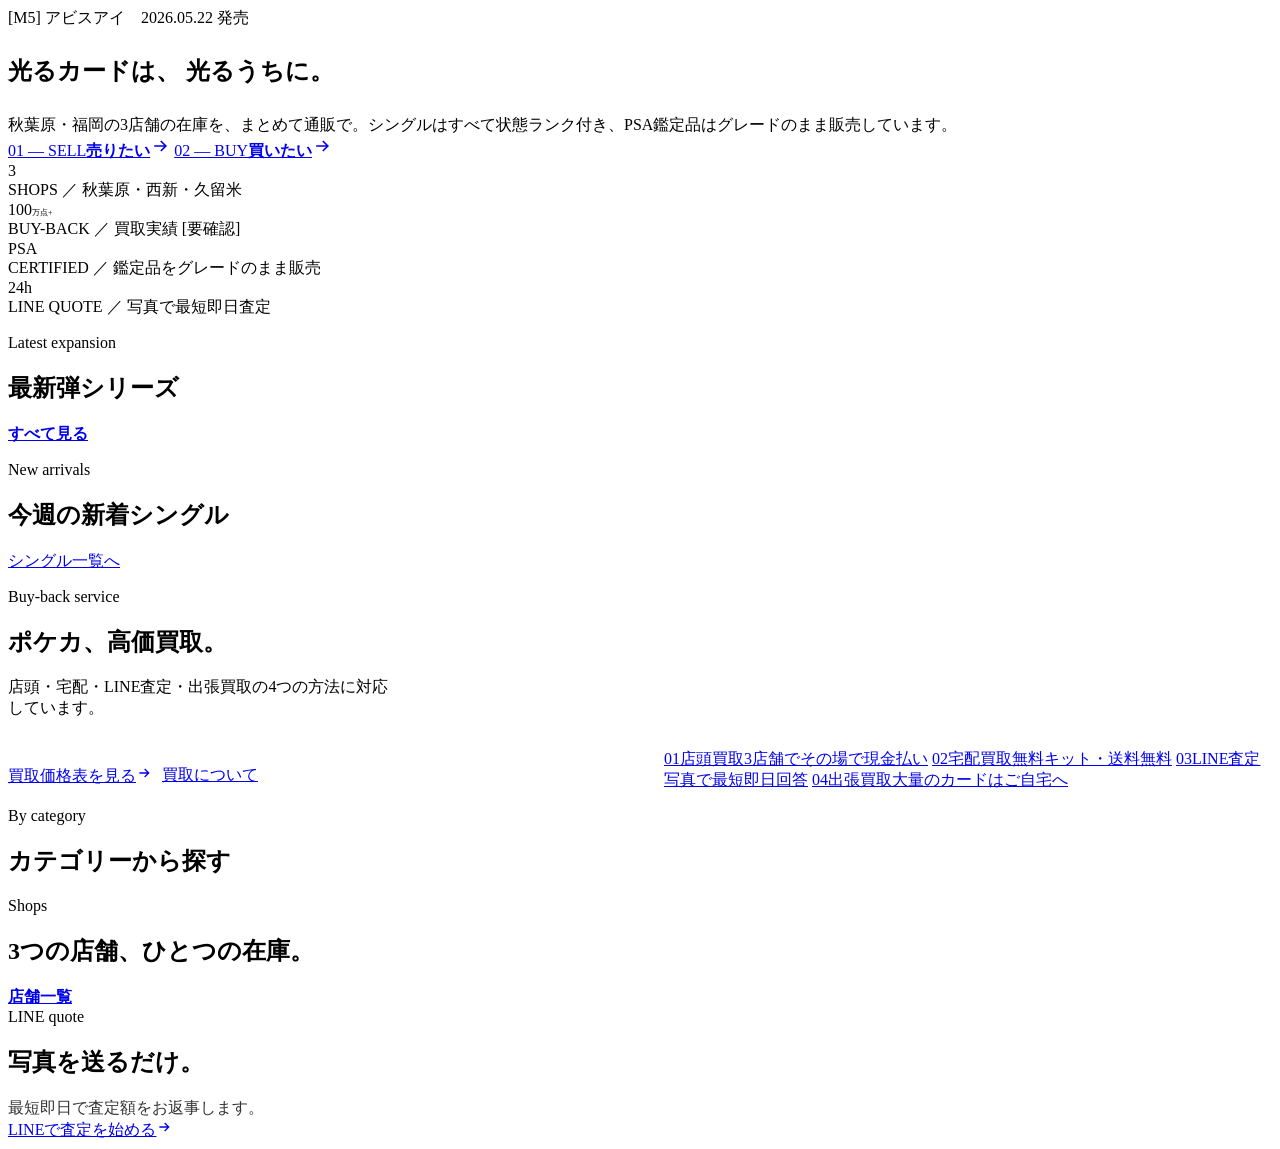
==== index.html @ 238d363f "Add files via upload" ====
<!doctype html>
<html lang="ja">
<head>
<meta charset="utf-8">
<meta name="viewport" content="width=device-width, initial-scale=1, viewport-fit=cover">
<title>TCG GATE JAPAN｜秋葉原・福岡のポケモンカード専門店</title>
<meta name="description" content="秋葉原本店・福岡西新店・久留米店のポケモンカード専門店。シングル・PSA鑑定品の通販と、店頭・宅配・LINE・出張買取。">
<meta property="og:title" content="TCG GATE JAPAN｜秋葉原・福岡のポケモンカード専門店">
<meta property="og:description" content="秋葉原本店・福岡西新店・久留米店のポケモンカード専門店。シングル・PSA鑑定品の通販と、店頭・宅配・LINE・出張買取。">
<meta property="og:type" content="website">
<meta name="theme-color" content="#0E0E10">
<link rel="icon" href="data:image/svg+xml,%3Csvg xmlns='http://www.w3.org/2000/svg' viewBox='0 0 32 32'%3E%3Crect x='4' y='5' width='15' height='21' rx='3' fill='%23fff' stroke='%230E0E10' stroke-width='2' transform='rotate(-10 11 15)'/%3E%3Crect x='13' y='6' width='15' height='21' rx='3' fill='%230E0E10' transform='rotate(9 20 16)'/%3E%3C/svg%3E">
<link rel="preconnect" href="https://fonts.googleapis.com">
<link rel="preconnect" href="https://fonts.gstatic.com" crossorigin>
<link href="https://fonts.googleapis.com/css2?family=Unbounded:wght@300;500;900&family=Zen+Kaku+Gothic+New:wght@400;500;700;900&display=swap" rel="stylesheet">
<link rel="stylesheet" href="assets/style.css">
</head>
<body data-page="top">

<main id="main">
<section class="hero">
<div class="wrap hero-grid">
<div>
<p class="eyebrow" style="margin:0 0 26px"><span data-en="[M5] Abyss Eye — out 2026.05.22">[M5] アビスアイ　2026.05.22 発売</span></p>
<h1 class="display d-xl">
<span class="rise"><span data-en="Shiny cards,">光るカードは、</span></span>
<span class="rise d2"><span class="sheen" data-en="while they shine.">光るうちに。</span></span>
</h1>
<p class="lead rise d3" style="margin:28px 0 0"><span data-en="Stock from our three shops in Akihabara and Fukuoka, in one online store. Every single is condition-ranked; PSA cards are sold at their official grade.">秋葉原・福岡の3店舗の在庫を、まとめて通販で。シングルはすべて状態ランク付き、PSA鑑定品はグレードのまま販売しています。</span></p>
<div class="hero-cta rise d4"><span>
<a href="sell.html"><span class="en">01 — SELL</span><b><span data-en="Sell">売りたい</span><svg width="20" height="20" viewBox="0 0 24 24" fill="none" stroke="currentColor" stroke-width="2" aria-hidden="true"><path d="M5 12h14M13 6l6 6-6 6"/></svg></b></a>
</span><span>
<a class="primary" href="buy.html"><span class="en">02 — BUY</span><b><span data-en="Buy">買いたい</span><svg width="20" height="20" viewBox="0 0 24 24" fill="none" stroke="currentColor" stroke-width="2" aria-hidden="true"><path d="M5 12h14M13 6l6 6-6 6"/></svg></b></a>
</span></div>
</div>
<div class="fan" id="fan" aria-label="注目のカード"></div>
</div>
</section>

<div class="wrap" data-reveal>
<div class="stats">
<div><div class="v"><span data-count="3">3</span></div><div class="k">SHOPS ／ 秋葉原・西新・久留米</div></div>
<div><div class="v"><span data-count="100">100</span><span style="font-size:.5em">万点+</span></div><div class="k">BUY-BACK ／ 買取実績 [要確認]</div></div>
<div><div class="v">PSA</div><div class="k">CERTIFIED ／ 鑑定品をグレードのまま販売</div></div>
<div><div class="v">24h</div><div class="k">LINE QUOTE ／ 写真で最短即日査定</div></div>
</div>
</div>

<section class="sec tight" style="padding-bottom:0">
<div class="wrap sec-hd" data-reveal>
<div><p class="eyebrow">Latest expansion</p><h2 class="display d-m" data-en="Shop by set">最新弾シリーズ</h2></div>
<a class="link" style="font-weight:700" href="buy.html" data-en="View all">すべて見る</a>
</div>
<div class="sets marq-host"><div class="marq" id="sets"></div></div>
</section>

<section class="sec">
<div class="wrap">
<div class="sec-hd" data-reveal>
<div><p class="eyebrow">New arrivals</p><h2 class="display d-m" data-en="This week’s new singles">今週の新着シングル</h2></div>
<a class="btn ghost sm" href="buy.html"><span data-en="All singles">シングル一覧へ</span></a>
</div>
<div class="grid g4" id="new" data-reveal></div>
</div>
</section>

<section class="sec dark">
<div class="wrap">
<div class="sec-hd" data-reveal>
<div><p class="eyebrow">Buy-back service</p><h2 class="display d-l" data-en="We pay <span class='outline-w'>top</span> yen.">ポケカ、<span class="outline-w">高価</span>買取。</h2></div>
<p class="lead muted" style="margin:0;max-width:24em" data-en="In store, mail-in, LINE quote or home visit.">店頭・宅配・LINE査定・出張買取の4つの方法に対応しています。</p>
</div>
<div style="display:grid;grid-template-columns:repeat(auto-fit,minmax(300px,1fr));gap:48px" data-reveal>
<div>
<p class="eyebrow" style="margin:0 0 12px;color:#fff">Price up</p>
<ul class="plist" id="bb"></ul>
<div style="display:flex;flex-wrap:wrap;gap:10px;margin-top:28px"><a class="btn light" href="price.html"><span data-en="Full buylist">買取価格表を見る</span><svg class="arr" width="16" height="16" viewBox="0 0 24 24" fill="none" stroke="currentColor" stroke-width="2" aria-hidden="true"><path d="M5 12h14M13 6l6 6-6 6"/></svg></a><a class="btn ghost-w" href="sell.html" data-en="How to sell">買取について</a></div>
</div>
<div>
<p class="eyebrow" style="margin:0 0 12px;color:#fff">How to sell</p>
<div class="shop-mini" style="grid-template-columns:1fr 1fr">
<a href="shops.html"><span class="k">01</span><span class="j" data-en="In store">店頭買取</span><span class="s" data-en="Cash on the spot at 3 shops">3店舗でその場で現金払い</span></a>
<a href="contact.html?type=kit"><span class="k">02</span><span class="j" data-en="Mail-in">宅配買取</span><span class="s" data-en="Free kit, free shipping">無料キット・送料無料</span></a>
<a href="contact.html?type=line"><span class="k">03</span><span class="j" data-en="LINE quote">LINE査定</span><span class="s" data-en="Same-day quote from photos">写真で最短即日回答</span></a>
<a href="contact.html?type=visit"><span class="k">04</span><span class="j" data-en="Home visit">出張買取</span><span class="s" data-en="For large collections">大量のカードはご自宅へ</span></a>
</div>
</div>
</div>
</div>
</section>

<section class="sec" id="cats">
<div class="wrap">
<div class="sec-hd" data-reveal><div><p class="eyebrow">By category</p><h2 class="display d-m" data-en="Shop by category">カテゴリーから探す</h2></div></div>
<div class="cats" id="catgrid" data-reveal></div>
</div>
</section>

<section class="sec mist">
<div class="wrap">
<div class="sec-hd" data-reveal><div><p class="eyebrow">Shops</p><h2 class="display d-m" data-en="Three shops, one stock.">3つの店舗、ひとつの在庫。</h2></div><a class="link" style="font-weight:700" href="shops.html" data-en="All shops">店舗一覧</a></div>
<div class="shop-mini lt" id="shopmini" data-reveal></div>
</div>
</section>

<section class="sec">
<div class="wrap" data-reveal>
<div class="line-band">
<div><p class="eyebrow" style="margin:0 0 14px">LINE quote</p><h2 class="display d-m" data-en="Just send a photo.">写真を送るだけ。</h2><p style="margin:12px 0 0;opacity:.8" data-en="Same-day quote at the earliest.">最短即日で査定額をお返事します。</p></div>
<a class="btn line" href="contact.html?type=line"><span data-en="Start on LINE">LINEで査定を始める</span><svg class="arr" width="16" height="16" viewBox="0 0 24 24" fill="none" stroke="currentColor" stroke-width="2" aria-hidden="true"><path d="M5 12h14M13 6l6 6-6 6"/></svg></a>
</div>
</div>
</section>
</main>

<script src="assets/data.js"></script>
<script src="assets/app.js"></script>
<script>

(function(){
  function render(){
    var U=window.TCGUI, D=window.TCG, en=U.lang()==="en";
    var fan=[["p5","f1"],["p1","f2"],["p4","f3"]];
    U.$("#fan").innerHTML=fan.map(function(f){var p=U.byId[f[0]];return '<a class="'+f[1]+' foil-host" href="product.html?id='+p.id+'" aria-label="'+U.esc(p.name)+'">'+U.art(p)+'</a>';}).join("")+'<span class="hint">'+(en?"Hover to fan out":"カーソルを乗せると広がります")+'</span>';
    var sets=D.sets.map(function(s){return '<a href="buy.html?set='+s.code+'"><span class="code">'+s.code+'</span><span><span class="nm">'+(en?s.en:s.name)+'</span><br><span class="dt">'+(s.isNew?"NEW · ":"")+(s.date||"")+'</span></span></a>';}).join("");
    U.$("#sets").innerHTML=sets+sets;
    U.$("#new").innerHTML=["p1","p2","p4","p8"].map(function(id){return U.card(U.byId[id]);}).join("");
    U.$("#bb").innerHTML=D.buyback.map(function(b){return '<li><span class="art" style="--h:'+b.hue+'"></span><span class="nm"><span class="up">PRICE UP</span>'+U.esc(b.name)+'<small>'+b.num+'</small></span><span class="pr">'+U.yen(b.price)+'</span></li>';}).join("");
    U.$("#catgrid").innerHTML=D.cats.map(function(c){var n=D.products.filter(function(p){return p.cat===c.id;}).length;return '<a href="buy.html?cat='+c.id+'"><span class="k">'+c.k+'</span><span class="j"><span>'+(en?c.en:c.name)+'</span><span class="num" style="font-weight:500">'+n+'</span></span></a>';}).join("");
    U.$("#shopmini").innerHTML=D.shops.map(function(s){return '<a href="shops.html#'+s.id+'"><span class="k">'+s.k+'</span><span class="j">'+s.name+'</span><span class="s">'+s.hours+'（'+s.off+'）</span></a>';}).join("");
  }
  document.addEventListener("tcg:ready",render);
  document.addEventListener("tcg:lang",function(){ if(window.TCGUI) render(); });
})();

</script>
</body>
</html>
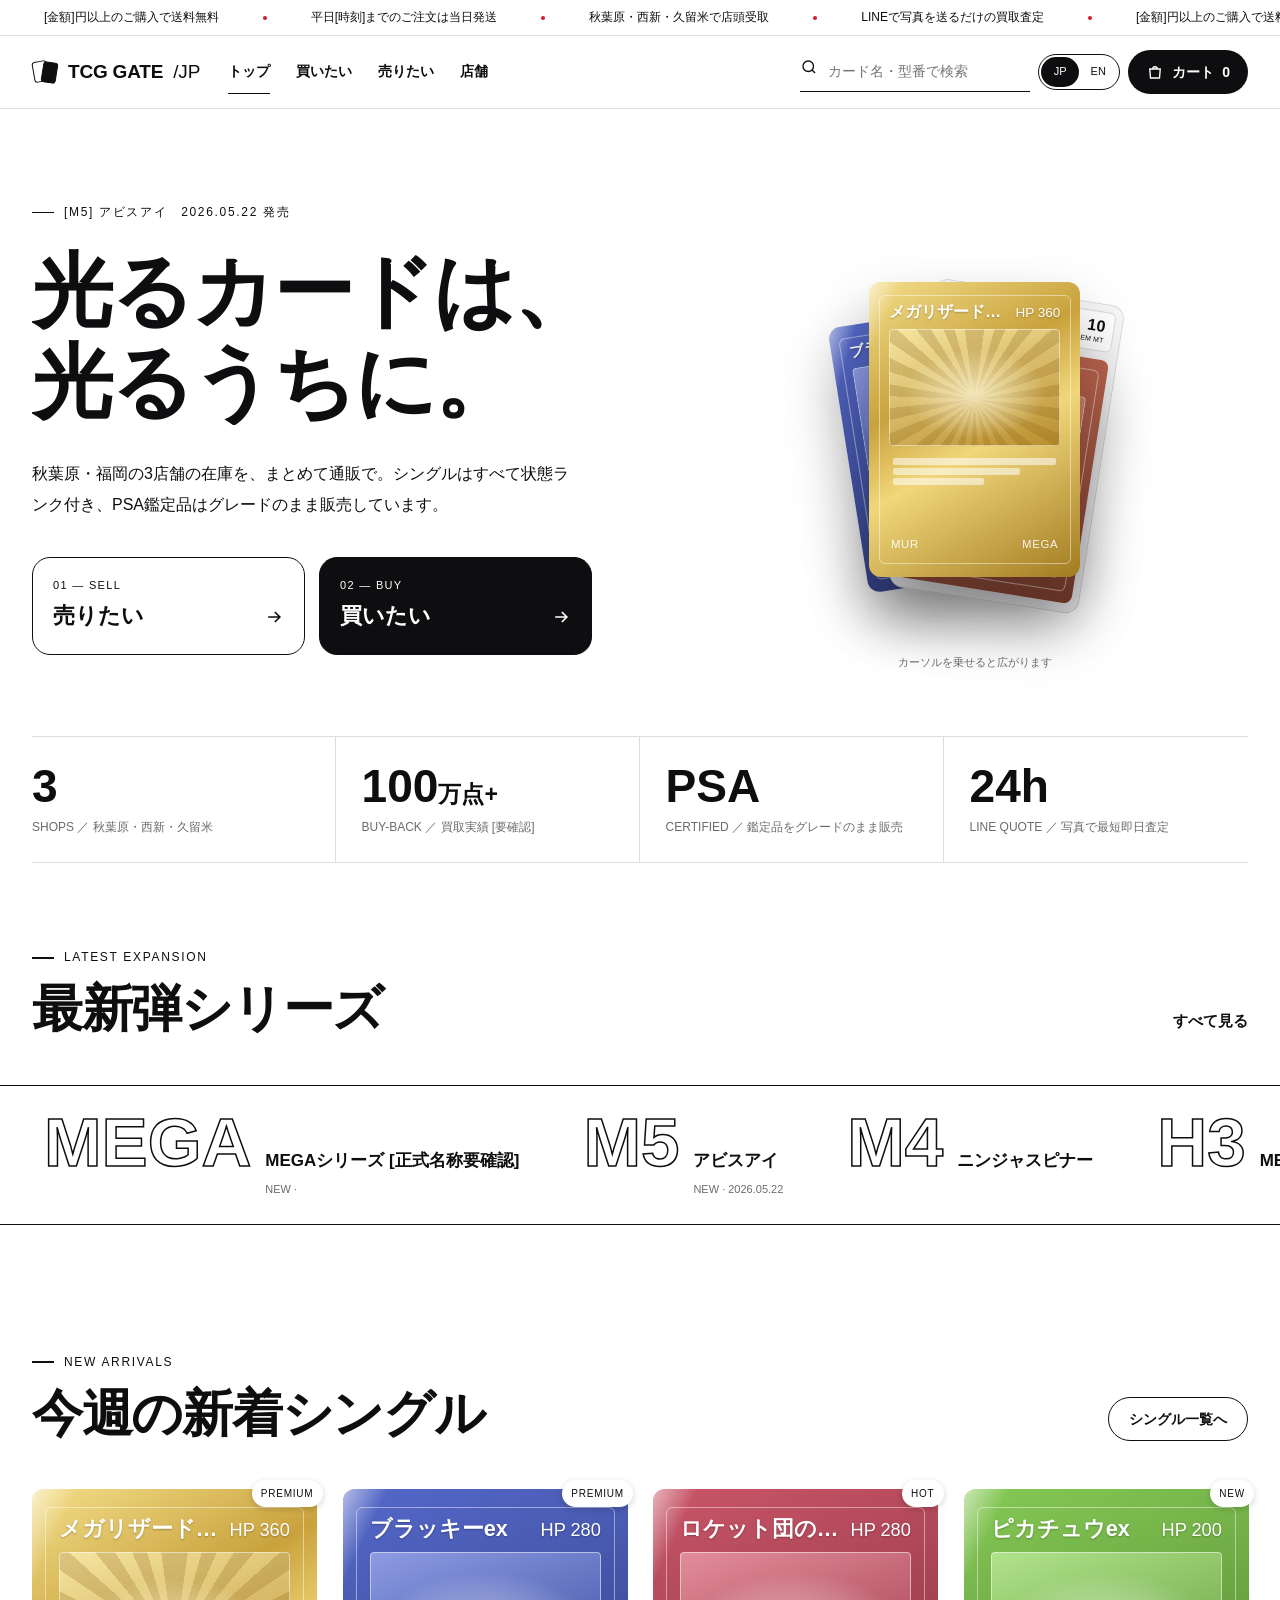
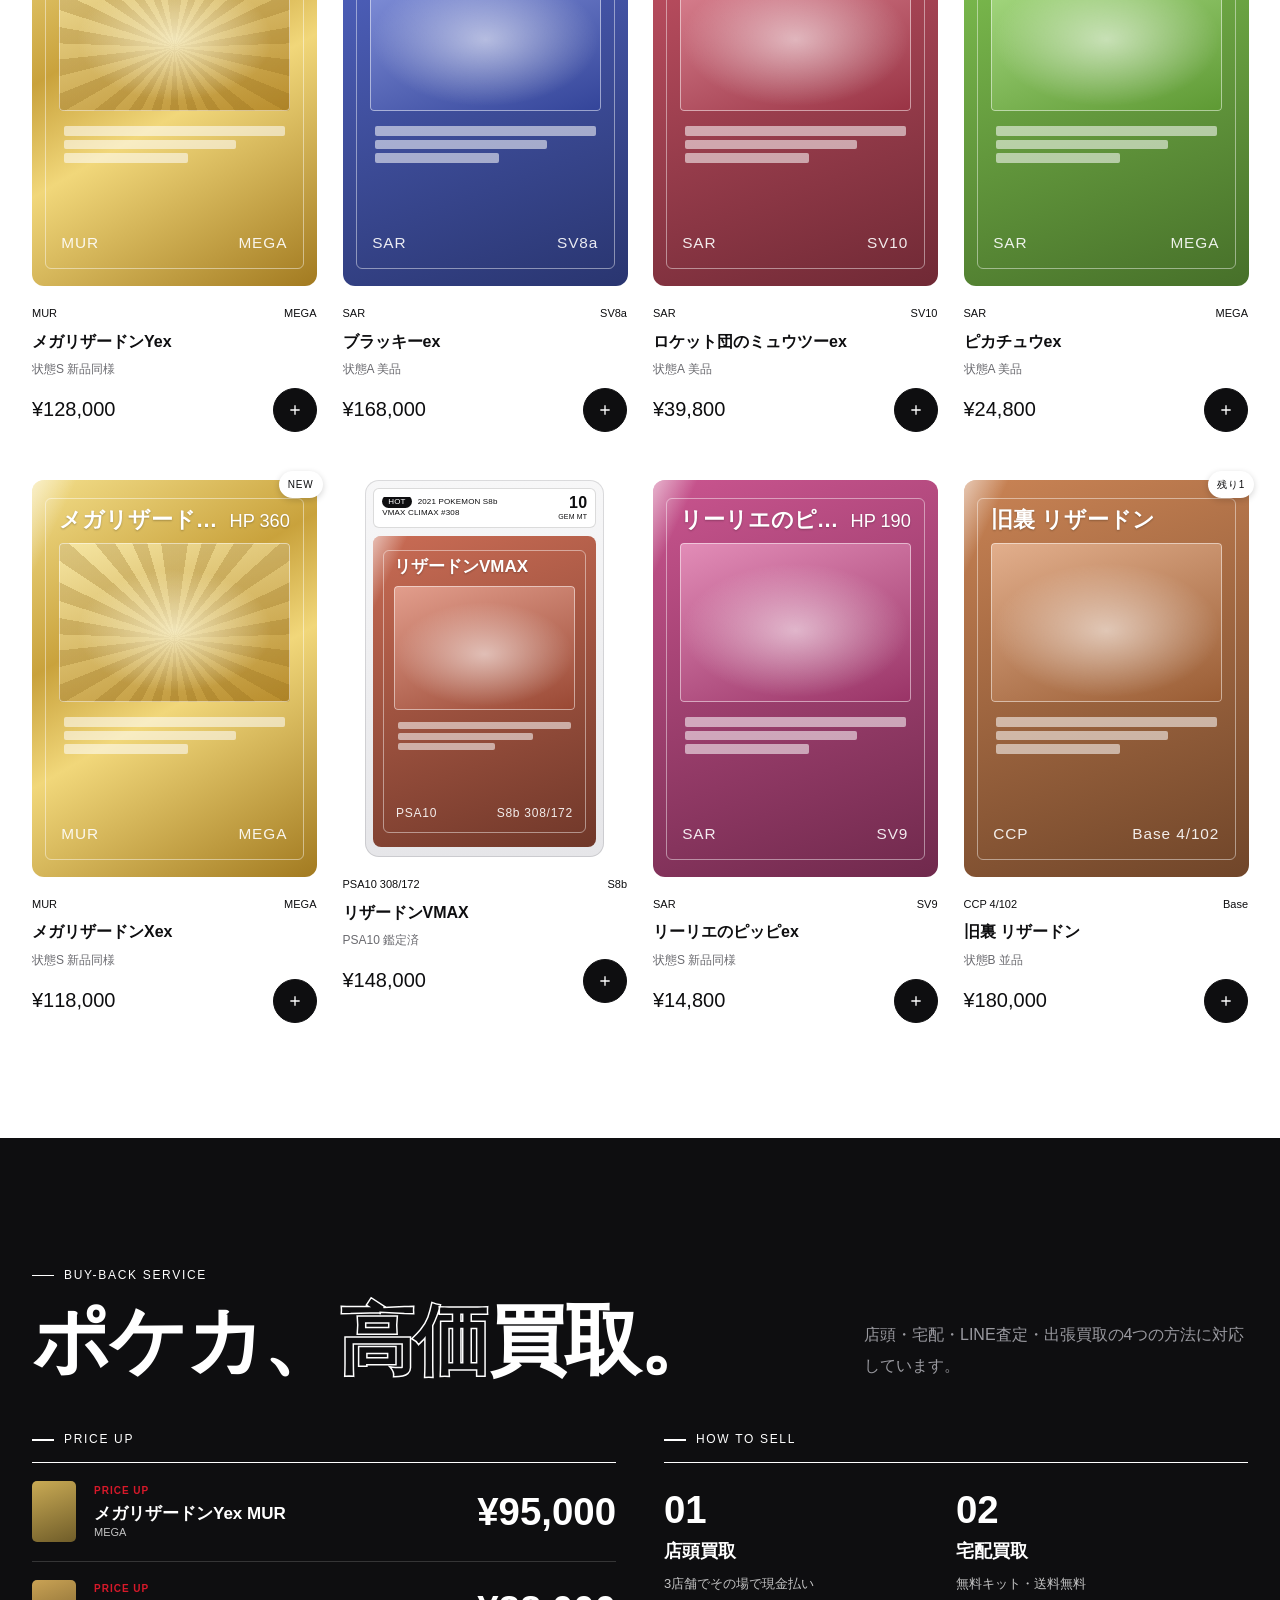
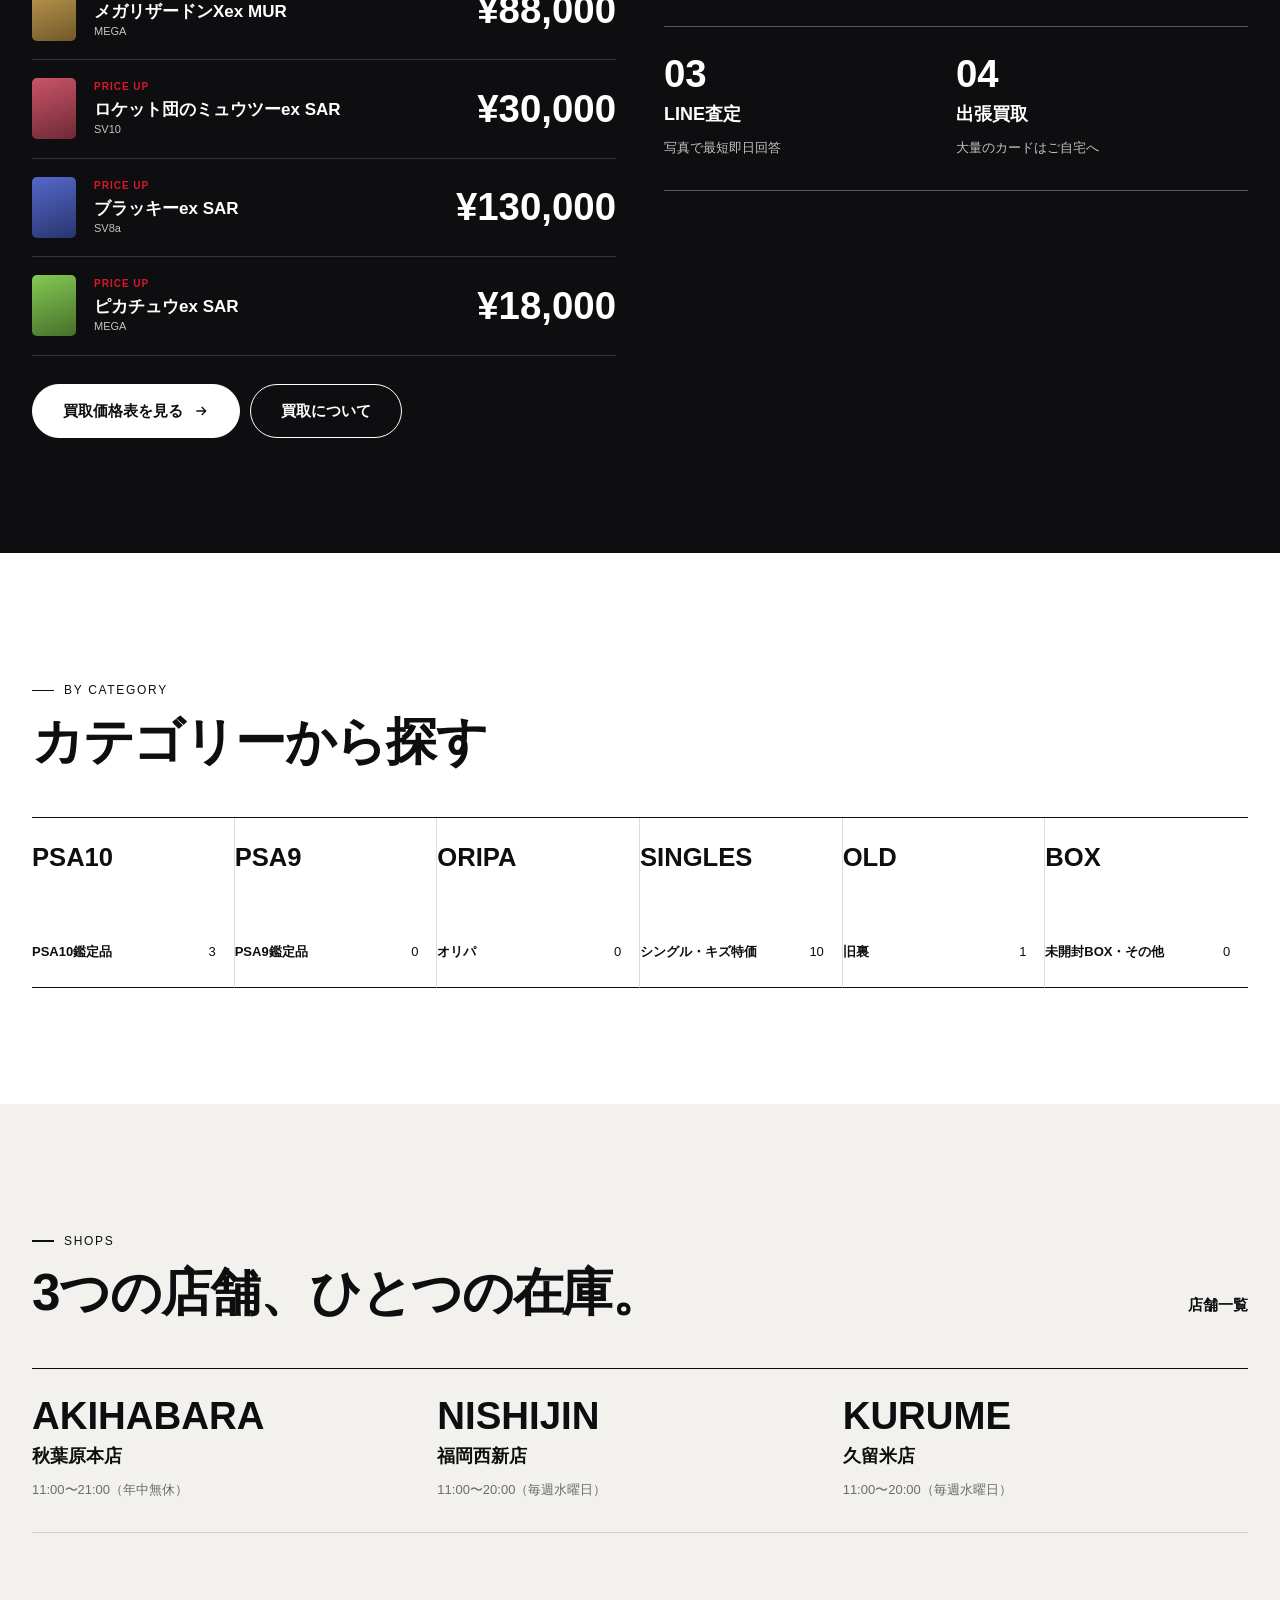
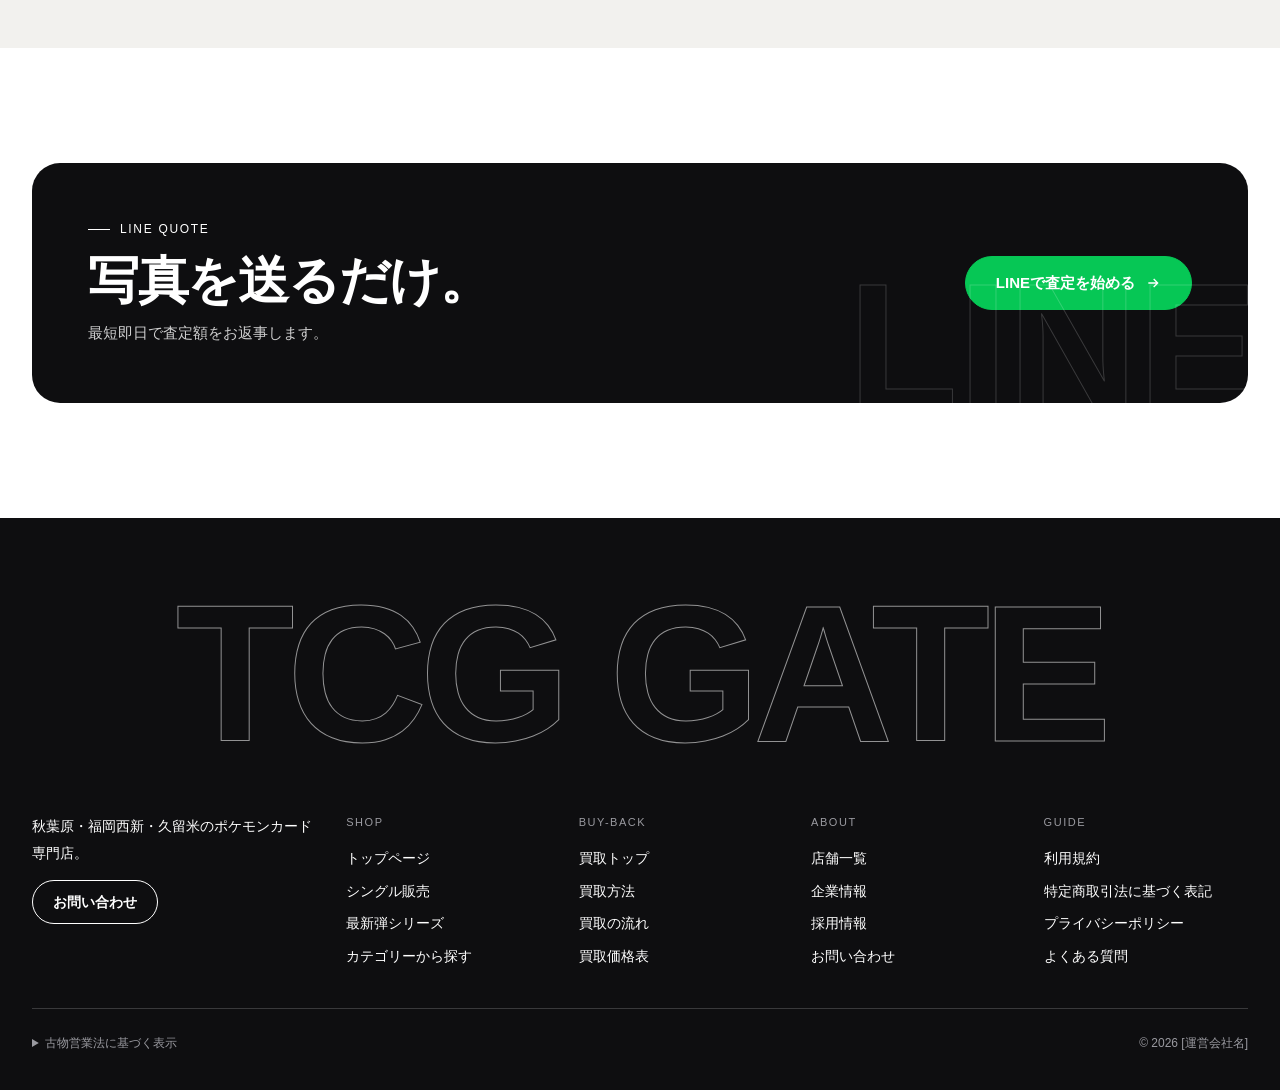
==== commit c6a567b6: "Add files via upload" ====
--- a/index.html
+++ b/index.html
@@ -15,7 +15,7 @@
 <link href="https://fonts.googleapis.com/css2?family=Unbounded:wght@300;500;900&family=Zen+Kaku+Gothic+New:wght@400;500;700;900&display=swap" rel="stylesheet">
 <link rel="stylesheet" href="assets/style.css">
 </head>
-<body data-page="top">
+<body data-page="top" data-theme="pop">
 
 <main id="main">
 <section class="hero">
@@ -120,12 +120,12 @@
 (function(){
   function render(){
     var U=window.TCGUI, D=window.TCG, en=U.lang()==="en";
-    var fan=[["p5","f1"],["p1","f2"],["p4","f3"]];
+    var fan=[["m4","f1"],["m1","f2"],["p4","f3"]];
     U.$("#fan").innerHTML=fan.map(function(f){var p=U.byId[f[0]];return '<a class="'+f[1]+' foil-host" href="product.html?id='+p.id+'" aria-label="'+U.esc(p.name)+'">'+U.art(p)+'</a>';}).join("")+'<span class="hint">'+(en?"Hover to fan out":"カーソルを乗せると広がります")+'</span>';
     var sets=D.sets.map(function(s){return '<a href="buy.html?set='+s.code+'"><span class="code">'+s.code+'</span><span><span class="nm">'+(en?s.en:s.name)+'</span><br><span class="dt">'+(s.isNew?"NEW · ":"")+(s.date||"")+'</span></span></a>';}).join("");
     U.$("#sets").innerHTML=sets+sets;
-    U.$("#new").innerHTML=["p1","p2","p4","p8"].map(function(id){return U.card(U.byId[id]);}).join("");
-    U.$("#bb").innerHTML=D.buyback.map(function(b){return '<li><span class="art" style="--h:'+b.hue+'"></span><span class="nm"><span class="up">PRICE UP</span>'+U.esc(b.name)+'<small>'+b.num+'</small></span><span class="pr">'+U.yen(b.price)+'</span></li>';}).join("");
+    U.$("#new").innerHTML=["m1","m4","m3","m5","m2","p4","m7","p7"].map(function(id){return U.card(U.byId[id]);}).join("");
+    U.$("#bb").innerHTML=U.buyRows().slice(0,5).map(function(b){return '<li><span class="art" style="--h:'+b.hue+'"></span><span class="nm"><span class="up">PRICE UP</span>'+U.esc(b.name)+'<small>'+b.num+'</small></span><span class="pr">'+U.yen(b.price)+'</span></li>';}).join("");
     U.$("#catgrid").innerHTML=D.cats.map(function(c){var n=D.products.filter(function(p){return p.cat===c.id;}).length;return '<a href="buy.html?cat='+c.id+'"><span class="k">'+c.k+'</span><span class="j"><span>'+(en?c.en:c.name)+'</span><span class="num" style="font-weight:500">'+n+'</span></span></a>';}).join("");
     U.$("#shopmini").innerHTML=D.shops.map(function(s){return '<a href="shops.html#'+s.id+'"><span class="k">'+s.k+'</span><span class="j">'+s.name+'</span><span class="s">'+s.hours+'（'+s.off+'）</span></a>';}).join("");
   }
--- a/assets/style.css
+++ b/assets/style.css
@@ -0,0 +1,460 @@
+/* TCG GATE JAPAN — design tokens
+   Palette: Ink / Paper / Crimson (+ Mist for surfaces) */
+:root{
+  --ink:#0E0E10;
+  --paper:#FFFFFF;
+  --mist:#F2F1EE;
+  --accent:#D7192A;
+  --muted:#6B6B70;
+  --line:rgba(14,14,16,.14);
+  --ff-jp:"Zen Kaku Gothic New","Hiragino Sans","Yu Gothic",sans-serif;
+  --ff-en:"Unbounded","Zen Kaku Gothic New",sans-serif;
+  --wrap:1320px;
+  --gut:clamp(18px,3vw,32px);
+  --ease:cubic-bezier(.2,.8,.2,1);
+  --header-h:72px;
+}
+*,*::before,*::after{box-sizing:border-box}
+html{scroll-behavior:smooth;-webkit-text-size-adjust:100%}
+body{margin:0;background:var(--paper);color:var(--ink);font-family:var(--ff-jp);font-size:15px;line-height:1.75;-webkit-font-smoothing:antialiased;overflow-x:hidden}
+img{max-width:100%;display:block}
+a{color:inherit;text-decoration:none}
+button,input,select,textarea{font:inherit;color:inherit}
+button{cursor:pointer}
+:focus-visible{outline:2px solid var(--accent);outline-offset:3px}
+.sr{position:absolute!important;width:1px;height:1px;overflow:hidden;clip:rect(0 0 0 0);white-space:nowrap}
+.wrap{max-width:var(--wrap);margin:0 auto;padding:0 var(--gut)}
+.en{font-family:var(--ff-en)}
+.num{font-family:var(--ff-en);font-variant-numeric:tabular-nums;letter-spacing:-.01em}
+.muted{color:var(--muted)}
+.accent{color:var(--accent)}
+
+/* ---------- type ---------- */
+.eyebrow{font-family:var(--ff-en);font-size:12px;font-weight:500;letter-spacing:.14em;text-transform:uppercase;display:flex;align-items:center;gap:10px}
+.eyebrow::before{content:"";width:22px;height:1.5px;background:currentColor}
+.display{font-weight:900;letter-spacing:-.025em;line-height:1.06;margin:0}
+.d-xl{font-size:clamp(48px,8.4vw,124px)}
+.d-l{font-size:clamp(40px,6vw,84px)}
+.d-m{font-size:clamp(30px,4vw,54px)}
+.d-s{font-size:clamp(24px,2.6vw,34px)}
+.outline{color:transparent;-webkit-text-stroke:1.5px var(--ink)}
+.outline-w{color:transparent;-webkit-text-stroke:1.5px #fff}
+.sheen{background:linear-gradient(100deg,var(--ink) 0 40%,#A6A6AA 47%,var(--ink) 54% 100%);background-size:300% 100%;-webkit-background-clip:text;background-clip:text;color:transparent;animation:sheen 5.5s ease-in-out infinite}
+@keyframes sheen{0%,58%{background-position:100% 0}100%{background-position:0 0}}
+.lead{font-size:clamp(15px,1.25vw,17px);line-height:1.95;max-width:34em}
+
+/* line rise */
+.rise{display:block;overflow:hidden;padding-bottom:.06em}
+.rise>span{display:block;animation:rise 1s var(--ease) both}
+.rise.d2>span{animation-delay:.12s}.rise.d3>span{animation-delay:.24s}.rise.d4>span{animation-delay:.36s}
+@keyframes rise{from{transform:translateY(108%)}to{transform:none}}
+
+/* reveal on scroll */
+.js [data-reveal]{opacity:0;transform:translateY(28px);transition:opacity .9s var(--ease),transform .9s var(--ease)}
+.js [data-reveal].in{opacity:1;transform:none}
+
+/* ---------- buttons ---------- */
+.btn{display:inline-flex;align-items:center;justify-content:center;gap:10px;height:54px;padding:0 30px;border-radius:999px;border:1.5px solid var(--ink);background:var(--ink);color:#fff;font-weight:700;font-size:15px;transition:transform .2s var(--ease),background .25s,color .25s;white-space:nowrap}
+.btn:hover{background:var(--accent);border-color:var(--accent)}
+.btn:active{transform:scale(.97)}
+.btn.ghost{background:transparent;color:var(--ink)}
+.btn.ghost:hover{background:var(--ink);color:#fff;border-color:var(--ink)}
+.btn.light{background:#fff;color:var(--ink);border-color:#fff}
+.btn.light:hover{background:var(--accent);color:#fff;border-color:var(--accent)}
+.btn.ghost-w{background:transparent;color:#fff;border-color:#fff}
+.btn.ghost-w:hover{background:#fff;color:var(--ink)}
+.btn.sm{height:44px;padding:0 20px;font-size:14px}
+.btn.block{width:100%}
+.btn[disabled]{background:#C9C9CC;border-color:#C9C9CC;color:#fff;cursor:not-allowed}
+.btn .arr{transition:transform .3s var(--ease)}
+.btn:hover .arr{transform:translateX(4px)}
+.link{background-image:linear-gradient(currentColor,currentColor);background-size:0 1.5px;background-repeat:no-repeat;background-position:0 100%;transition:background-size .35s var(--ease);padding-bottom:2px}
+.link:hover,.link.on{background-size:100% 1.5px}
+.chip{height:42px;padding:0 18px;border-radius:999px;border:1.5px solid var(--ink);background:#fff;font-size:14px;font-weight:700;display:inline-flex;align-items:center;gap:8px;transition:background .2s,color .2s}
+.chip:hover{background:var(--mist)}
+.chip.on{background:var(--ink);color:#fff}
+.chip .n{font-family:var(--ff-en);font-size:11px;font-weight:500;opacity:.7}
+
+/* ---------- announcement + header ---------- */
+.announce{border-bottom:1px solid var(--line);height:36px;overflow:hidden;display:flex;align-items:center;font-size:12px;background:#fff}
+.marq{display:flex;gap:44px;width:max-content;animation:marq 34s linear infinite;padding-left:44px}
+.marq.slow{animation-duration:52s}
+.marq-host:hover .marq{animation-play-state:paused}
+@keyframes marq{from{transform:translateX(0)}to{transform:translateX(-50%)}}
+.marq .dot{width:4px;height:4px;border-radius:50%;background:var(--accent);align-self:center}
+
+.site-header{position:sticky;top:0;z-index:40;background:rgba(255,255,255,.92);backdrop-filter:saturate(1.4) blur(10px);-webkit-backdrop-filter:saturate(1.4) blur(10px);border-bottom:1px solid var(--line)}
+.hd{height:var(--header-h);display:flex;align-items:center;gap:28px}
+.logo{font-family:var(--ff-en);font-weight:900;font-size:19px;letter-spacing:-.01em;display:flex;align-items:center;gap:10px;white-space:nowrap}
+.logo .mark{width:26px;height:26px;position:relative;flex:none}
+.logo .mark i{position:absolute;width:15px;height:21px;border-radius:3px;border:1.5px solid var(--ink)}
+.logo .mark i:first-child{left:1px;top:2px;transform:rotate(-10deg);background:#fff}
+.logo .mark i:last-child{right:1px;top:3px;transform:rotate(9deg);background:var(--ink)}
+.logo .slash{font-weight:300}
+.gnav{display:flex;gap:26px;flex:1}
+.gnav a{font-size:14px;font-weight:700;height:44px;display:inline-flex;align-items:center}
+.hd-tools{display:flex;align-items:center;gap:8px}
+.search{display:flex;align-items:center;gap:8px;border-bottom:1.5px solid var(--ink);height:40px;width:230px}
+.search input{border:0;outline:0;background:transparent;flex:1;font-size:14px;min-width:0}
+.icon-btn{width:44px;height:44px;border-radius:50%;border:0;background:transparent;display:inline-flex;align-items:center;justify-content:center;position:relative}
+.icon-btn:hover{background:var(--mist)}
+.lang{display:flex;border:1.5px solid var(--ink);border-radius:999px;height:36px;padding:2px}
+.lang button{border:0;background:transparent;border-radius:999px;font-family:var(--ff-en);font-size:11px;font-weight:500;padding:0 10px;min-width:38px}
+.lang button.on{background:var(--ink);color:#fff}
+.cart-btn{height:44px;padding:0 18px;border-radius:999px;border:0;background:var(--ink);color:#fff;font-weight:700;font-size:14px;display:inline-flex;align-items:center;gap:8px}
+.cart-btn .num{display:inline-block;min-width:1ch}
+.cart-btn.bump .num{animation:bump .45s var(--ease)}
+@keyframes bump{40%{transform:scale(1.5)}}
+.menu-btn{display:none}
+.mnav{display:none}
+
+/* ---------- product card ---------- */
+.grid{display:grid;grid-template-columns:repeat(auto-fill,minmax(210px,1fr));gap:48px 26px}
+.pcard{display:flex;flex-direction:column;gap:6px;position:relative}
+.pcard.sold{opacity:.45}
+.pcard .meta{display:flex;justify-content:space-between;font-family:var(--ff-en);font-size:11px;margin-top:12px}
+.pcard .name{font-size:16px;font-weight:900;line-height:1.45}
+.pcard .sub{font-size:12px;color:var(--muted)}
+.pcard .row{display:flex;justify-content:space-between;align-items:center;gap:8px;margin-top:2px}
+.pcard .price{font-family:var(--ff-en);font-size:20px;font-weight:500}
+.pcard .old{font-family:var(--ff-en);font-size:12px;color:var(--muted);text-decoration:line-through;margin-left:6px}
+.pcard .tag{position:absolute;top:10px;left:10px;z-index:3;font-family:var(--ff-en);font-size:10px;font-weight:500;letter-spacing:.08em;background:#fff;color:var(--ink);padding:5px 9px;border-radius:999px}
+.pcard .tag.red{background:var(--accent);color:#fff}
+.add{width:44px;height:44px;border-radius:50%;border:1.5px solid var(--ink);background:var(--ink);color:#fff;display:inline-flex;align-items:center;justify-content:center;flex:none;transition:background .2s,transform .2s}
+.add:hover{background:var(--accent);border-color:var(--accent)}
+.add:active{transform:scale(.9)}
+.add[disabled]{background:#fff;color:#AAA;border-color:#CCC}
+
+/* card art placeholder (replace with product photos) */
+.art{position:relative;aspect-ratio:63/88;border-radius:12px;overflow:hidden;display:block;width:100%;
+  background:linear-gradient(160deg,hsl(var(--h) 52% 56%),hsl(var(--h) 46% 30%));transition:transform .5s var(--ease),box-shadow .5s var(--ease)}
+.art::before{content:"";position:absolute;inset:7%;border-radius:6px;border:1px solid rgba(255,255,255,.35);
+  background:radial-gradient(ellipse 70% 44% at 50% 40%,rgba(255,255,255,.28),transparent 70%)}
+.art .a-r{position:absolute;top:10%;right:10%;font-family:var(--ff-en);font-size:10px;font-weight:500;color:rgba(255,255,255,.9);letter-spacing:.08em}
+.art .a-n{position:absolute;left:10%;right:10%;bottom:10%;color:#fff;font-size:12px;font-weight:700;line-height:1.35}
+.art .a-n small{display:block;font-family:var(--ff-en);font-size:9px;font-weight:300;opacity:.85;margin-top:2px}
+a.pcard:hover .art,.art-host:hover .art{transform:translateY(-6px);box-shadow:0 24px 40px rgba(14,14,16,.2)}
+/* PSA slab */
+.slab{position:relative;display:block;border-radius:14px;padding:8px 8px 10px;background:linear-gradient(180deg,#F7F7F8,#E6E6E9);box-shadow:inset 0 0 0 1px rgba(14,14,16,.12);transition:transform .5s var(--ease),box-shadow .5s var(--ease)}
+.slab .lbl{display:flex;justify-content:space-between;align-items:center;gap:8px;background:#fff;border:1px solid rgba(14,14,16,.15);border-radius:6px;padding:6px 8px;margin-bottom:8px;font-family:var(--ff-en);font-size:8px;line-height:1.35;letter-spacing:.02em}
+.slab .lbl b{font-size:16px;font-weight:900;line-height:1}
+.slab .lbl .g{text-align:right}
+.slab .lbl .g span{display:block;font-size:7px}
+.slab .art{border-radius:8px;transition:none}
+a.pcard:hover .slab{transform:translateY(-6px);box-shadow:inset 0 0 0 1px rgba(14,14,16,.12),0 24px 40px rgba(14,14,16,.18)}
+a.pcard:hover .slab .art{transform:none;box-shadow:none}
+/* foil */
+.foil{position:relative;overflow:hidden}
+.foil::before{content:"";position:absolute;inset:0;z-index:2;background:conic-gradient(from 210deg,#ff9ac0,#ffe68a,#9ae6ff,#c3a8ff,#ff9ac0);mix-blend-mode:color-dodge;opacity:0;transition:opacity .4s;pointer-events:none}
+.foil::after{content:"";position:absolute;inset:-30%;z-index:2;background:linear-gradient(115deg,transparent 42%,rgba(255,255,255,.75) 50%,transparent 58%);transform:translateX(-55%);transition:transform .9s var(--ease);pointer-events:none}
+a.pcard:hover .foil::before,.foil-host:hover .foil::before{opacity:.5}
+a.pcard:hover .foil::after,.foil-host:hover .foil::after{transform:translateX(55%)}
+
+/* ---------- sections ---------- */
+.sec{padding:clamp(64px,9vw,120px) 0}
+.sec.tight{padding:clamp(44px,6vw,72px) 0}
+.sec-hd{display:flex;justify-content:space-between;align-items:flex-end;flex-wrap:wrap;gap:16px;margin-bottom:clamp(28px,4vw,48px)}
+.sec-hd .eyebrow{margin-bottom:14px}
+.dark{background:var(--ink);color:#fff}
+.dark .muted{color:#9A9AA0}
+.mist{background:var(--mist)}
+.rule{border:0;border-top:1px solid var(--line);margin:0}
+.crumb{font-size:12px;color:var(--muted);display:flex;flex-wrap:wrap;gap:8px;padding:20px 0 0}
+.crumb a:hover{color:var(--ink)}
+.page-hd{padding:clamp(36px,6vw,72px) 0 clamp(28px,4vw,44px);border-bottom:1px solid var(--line)}
+.page-hd .eyebrow{margin-bottom:18px}
+
+/* hero */
+.hero{padding:clamp(40px,6vw,80px) 0 clamp(40px,5vw,64px)}
+.hero-grid{display:grid;grid-template-columns:1.15fr 1fr;gap:40px;align-items:center}
+.fan{position:relative;height:clamp(360px,38vw,500px);display:flex;align-items:center;justify-content:center}
+.fan a{position:absolute;width:clamp(150px,15vw,220px);transition:transform .7s var(--ease)}
+.fan a .art{box-shadow:0 30px 60px rgba(14,14,16,.28)}
+.fan .f1{transform:rotate(-9deg) translate(-34px,12px)}
+.fan .f2{position:relative;z-index:2;width:clamp(165px,16.5vw,240px)}
+.fan .f3{transform:rotate(9deg) translate(34px,12px)}
+.fan:hover .f1{transform:rotate(-18deg) translate(-74px,10px)}
+.fan:hover .f3{transform:rotate(18deg) translate(74px,10px)}
+.fan .hint{position:absolute;bottom:0;font-size:11px;color:var(--muted)}
+.hero-cta{display:grid;grid-template-columns:1fr 1fr;gap:14px;margin-top:36px;max-width:560px}
+.hero-cta a{border:1.5px solid var(--ink);border-radius:18px;padding:18px 20px;display:flex;flex-direction:column;gap:2px;transition:background .25s,color .25s}
+.hero-cta a:hover{background:var(--ink);color:#fff}
+.hero-cta a .en{font-size:11px;letter-spacing:.12em}
+.hero-cta a b{font-size:22px;font-weight:900;display:flex;justify-content:space-between;align-items:center}
+.hero-cta a.primary{background:var(--ink);color:#fff}
+.hero-cta a.primary:hover{background:var(--accent);border-color:var(--accent)}
+
+.stats{display:grid;grid-template-columns:repeat(4,1fr);border-top:1px solid var(--line);border-bottom:1px solid var(--line)}
+.stats>div{padding:26px 0 24px;border-right:1px solid var(--line);padding-left:clamp(0px,2vw,28px)}
+.stats>div:first-child{padding-left:0}
+.stats>div:last-child{border-right:0}
+.stats .v{font-family:var(--ff-en);font-weight:900;font-size:clamp(30px,3.6vw,52px);line-height:1}
+.stats .k{font-size:12px;margin-top:8px;color:var(--muted)}
+
+.sets{border-top:1px solid var(--ink);border-bottom:1px solid var(--ink);overflow:hidden;padding:22px 0}
+.sets .marq{gap:64px;animation-duration:44s}
+.sets a{display:flex;align-items:baseline;gap:14px;white-space:nowrap}
+.sets a .code{font-family:var(--ff-en);font-weight:900;font-size:clamp(44px,5.4vw,76px);line-height:1;color:transparent;-webkit-text-stroke:1.5px var(--ink);transition:color .3s}
+.sets a:hover .code{color:var(--ink)}
+.sets a .nm{font-size:17px;font-weight:900}
+.sets a .dt{font-family:var(--ff-en);font-size:11px;color:var(--muted)}
+
+/* category tiles */
+.cats{display:grid;grid-template-columns:repeat(6,1fr);border-top:1px solid var(--ink)}
+.cats a{padding:26px 18px 24px 0;border-bottom:1px solid var(--ink);border-right:1px solid var(--line);display:flex;flex-direction:column;justify-content:space-between;gap:30px;min-height:170px;transition:background .3s,color .3s,padding .3s var(--ease)}
+.cats a:last-child{border-right:0}
+.cats a:hover{background:var(--ink);color:#fff;padding-left:18px}
+.cats .k{font-family:var(--ff-en);font-weight:900;font-size:clamp(20px,2vw,28px);line-height:1.05}
+.cats .j{font-size:13px;font-weight:700;display:flex;justify-content:space-between}
+
+/* buy-back list */
+.plist{list-style:none;margin:0;padding:0;border-top:1px solid currentColor}
+.plist li{display:grid;grid-template-columns:44px 1fr auto;gap:18px;align-items:center;padding:18px 0;border-bottom:1px solid rgba(127,127,127,.35)}
+.plist .art{width:44px;border-radius:5px}
+.plist .art::before,.plist .art .a-n,.plist .art .a-r{display:none}
+.plist .nm{font-size:17px;font-weight:900;line-height:1.4}
+.plist .nm small{display:block;font-family:var(--ff-en);font-size:11px;font-weight:300;opacity:.75}
+.plist .pr{font-family:var(--ff-en);font-weight:900;font-size:clamp(24px,3vw,40px);line-height:1;text-align:right}
+.plist .up{font-family:var(--ff-en);font-size:10px;letter-spacing:.1em;color:var(--accent);display:block;margin-bottom:4px}
+
+/* methods / steps */
+.methods{display:grid;grid-template-columns:repeat(4,1fr);border-top:1px solid var(--ink)}
+.methods a,.methods div{padding:28px 24px 30px 0;border-bottom:1px solid var(--ink);display:flex;flex-direction:column;gap:10px;transition:padding .35s var(--ease)}
+.methods a:hover{padding-left:16px}
+.methods .no{font-family:var(--ff-en);font-weight:900;font-size:48px;line-height:1;color:transparent;-webkit-text-stroke:1.5px var(--ink)}
+.methods a:hover .no{color:var(--accent);-webkit-text-stroke-color:var(--accent)}
+.methods h3{margin:0;font-size:22px;font-weight:900}
+.methods p{margin:0;font-size:14px;line-height:1.8}
+.methods .go{font-size:13px;font-weight:700;margin-top:auto}
+.steps{list-style:none;margin:0;padding:0;display:grid;grid-template-columns:repeat(4,1fr);gap:28px}
+.steps li{border-top:1.5px solid currentColor;padding-top:16px}
+.steps .no{font-family:var(--ff-en);font-size:11px;letter-spacing:.14em}
+.steps h3{margin:10px 0 8px;font-size:19px;font-weight:900}
+.steps p{margin:0;font-size:14px;line-height:1.85;opacity:.85}
+.promise{display:grid;grid-template-columns:repeat(4,1fr);gap:0;border-top:1px solid var(--ink)}
+.promise div{padding:24px 18px 24px 0;border-bottom:1px solid var(--ink)}
+.promise b{display:block;font-size:20px;font-weight:900}
+.promise span{font-size:13px;color:var(--muted)}
+
+/* LINE band */
+.line-band{border-radius:28px;background:var(--ink);color:#fff;padding:clamp(32px,5vw,56px);display:flex;flex-wrap:wrap;justify-content:space-between;align-items:center;gap:24px;position:relative;overflow:hidden}
+.line-band::after{content:"LINE";position:absolute;right:-10px;bottom:-34px;font-family:var(--ff-en);font-weight:900;font-size:180px;line-height:1;color:transparent;-webkit-text-stroke:1px rgba(255,255,255,.18);pointer-events:none}
+.btn.line{background:#06C755;border-color:#06C755;color:#fff}
+.btn.line:hover{background:#fff;color:var(--ink);border-color:#fff}
+
+/* shops */
+.shop{display:grid;grid-template-columns:1fr 1.2fr;gap:40px;padding:clamp(40px,5vw,64px) 0;border-top:1px solid var(--ink)}
+.shop .big{font-family:var(--ff-en);font-weight:900;font-size:clamp(44px,6vw,92px);line-height:.95;letter-spacing:-.03em}
+.shop .badge{display:inline-block;font-size:11px;font-weight:700;border:1.5px solid var(--ink);border-radius:999px;padding:3px 10px;margin-right:6px}
+.shop .badge.red{background:var(--accent);border-color:var(--accent);color:#fff}
+.shop dl{margin:0;display:grid;grid-template-columns:90px 1fr;font-size:14px}
+.shop dt,.shop dd{padding:12px 0;border-bottom:1px solid var(--line);margin:0}
+.shop dt{color:var(--muted)}
+.shop-mini{display:grid;grid-template-columns:repeat(3,1fr);border-top:1px solid #fff}
+.shop-mini a{padding:28px 24px 30px 0;border-bottom:1px solid rgba(255,255,255,.3);display:flex;flex-direction:column;gap:6px;transition:padding .35s var(--ease)}
+.shop-mini a:hover{padding-left:16px}
+.shop-mini .k{font-family:var(--ff-en);font-weight:900;font-size:clamp(28px,3vw,40px);line-height:1}
+.shop-mini .j{font-size:18px;font-weight:900}
+.shop-mini .s{font-size:13px;opacity:.75}
+
+/* list page */
+.toolbar{display:flex;flex-wrap:wrap;justify-content:space-between;align-items:center;gap:14px;padding:22px 0;border-bottom:1px solid var(--line);position:sticky;top:var(--header-h);background:rgba(255,255,255,.95);backdrop-filter:blur(8px);z-index:20}
+.chips{display:flex;flex-wrap:wrap;gap:8px}
+.select{height:42px;border:1.5px solid var(--ink);border-radius:999px;padding:0 36px 0 16px;background:#fff url("data:image/svg+xml,%3Csvg xmlns='http://www.w3.org/2000/svg' width='12' height='8'%3E%3Cpath d='M1 1l5 5 5-5' fill='none' stroke='%230E0E10' stroke-width='1.6'/%3E%3C/svg%3E") no-repeat right 14px center;-webkit-appearance:none;appearance:none;font-size:14px;font-weight:700}
+.check{display:inline-flex;align-items:center;gap:8px;font-size:14px;min-height:44px;cursor:pointer}
+.check input{width:18px;height:18px;accent-color:var(--ink)}
+.empty{padding:80px 0;text-align:center}
+.empty .display{margin-bottom:14px}
+
+/* product page */
+.pd{display:grid;grid-template-columns:1fr 1fr;gap:clamp(32px,6vw,88px);padding:clamp(32px,5vw,56px) 0 clamp(56px,7vw,96px)}
+.stage{position:sticky;top:calc(var(--header-h) + 24px);display:flex;flex-direction:column;align-items:center;gap:16px;perspective:1000px}
+.tilt{width:min(100%,420px);transition:transform .14s linear;will-change:transform}
+.tilt .art{box-shadow:0 40px 80px rgba(14,14,16,.28)}
+.tilt .slab{box-shadow:inset 0 0 0 1px rgba(14,14,16,.12),0 40px 80px rgba(14,14,16,.22)}
+.tilt .glare{position:absolute;inset:0;z-index:3;pointer-events:none;border-radius:inherit;background:radial-gradient(circle at var(--gx,50%) var(--gy,30%),rgba(255,255,255,.45),transparent 45%);mix-blend-mode:soft-light;opacity:0;transition:opacity .3s}
+.tilt:hover .glare{opacity:1}
+.pd-title{font-size:clamp(32px,4vw,56px);font-weight:900;line-height:1.15;letter-spacing:-.02em;margin:10px 0 8px}
+.price-row{display:flex;flex-wrap:wrap;align-items:baseline;gap:12px;padding:20px 0;border-top:1px solid var(--ink);border-bottom:1px solid var(--ink);margin:24px 0}
+.price-row .p{font-family:var(--ff-en);font-weight:900;font-size:clamp(38px,4.4vw,56px);line-height:1}
+.stock-pill{margin-left:auto;font-size:13px;font-weight:700;display:inline-flex;align-items:center;gap:8px}
+.stock-pill::before{content:"";width:8px;height:8px;border-radius:50%;background:#1F9D55}
+.stock-pill.low::before{background:var(--accent)}
+.stock-pill.out::before{background:#AAA}
+.qty{display:inline-flex;align-items:center;border:1.5px solid var(--ink);border-radius:999px;height:54px}
+.qty button{width:46px;height:100%;border:0;background:transparent;font-size:18px}
+.qty input{width:36px;text-align:center;border:0;outline:0;background:transparent;font-family:var(--ff-en)}
+.buy-row{display:flex;flex-wrap:wrap;gap:10px;margin-bottom:12px}
+.buy-row .btn{flex:1 1 220px}
+.spec{margin:28px 0;display:grid;grid-template-columns:120px 1fr;font-size:14px}
+.spec dt,.spec dd{margin:0;padding:13px 0;border-bottom:1px solid var(--line)}
+.spec dt{color:var(--muted)}
+.notes{background:var(--mist);border-radius:20px;padding:24px 26px;font-size:13px;line-height:1.9}
+.notes h2{font-size:15px;margin:0 0 8px}
+.notes ul{margin:0;padding-left:1.2em}
+
+/* sell list (price page) */
+.ticket{display:grid;grid-template-columns:1fr auto;border:1.5px solid var(--ink);border-radius:18px;overflow:hidden;position:relative;transition:transform .3s var(--ease)}
+.ticket+.ticket{margin-top:12px}
+.ticket .l{display:flex;gap:18px;align-items:center;padding:18px 22px}
+.ticket .r{border-left:1.5px dashed var(--ink);padding:16px 22px;display:flex;align-items:center;gap:18px}
+.ticket .pr{font-family:var(--ff-en);font-weight:900;font-size:clamp(26px,3vw,40px);line-height:1}
+.ticket.on{background:var(--mist)}
+.ticket .stamp{position:absolute;right:16px;top:-12px;width:62px;height:62px;border-radius:50%;border:2px solid var(--accent);color:var(--accent);display:flex;align-items:center;justify-content:center;font-weight:900;font-size:14px;background:#fff;transform:rotate(-10deg);animation:stamp .35s cubic-bezier(.2,1.6,.4,1) both}
+@keyframes stamp{from{transform:scale(1.8) rotate(-18deg);opacity:0}to{transform:scale(1) rotate(-10deg);opacity:1}}
+.sellbar{position:sticky;bottom:16px;margin-top:24px;background:var(--ink);color:#fff;border-radius:999px;padding:10px 10px 10px 28px;display:flex;flex-wrap:wrap;justify-content:space-between;align-items:center;gap:12px;z-index:10}
+.sellbar .t{font-family:var(--ff-en);font-weight:900;font-size:26px;margin-left:8px}
+
+/* forms */
+.form{display:grid;gap:22px;max-width:720px}
+.field{display:flex;flex-direction:column;gap:8px}
+.field label,.field .lbl{font-size:13px;font-weight:700}
+.field .req{color:var(--accent);margin-left:6px;font-size:11px}
+.input,.textarea{border:0;border-bottom:1.5px solid var(--ink);padding:10px 0;font-size:16px;background:transparent;outline:0;border-radius:0}
+.input:focus,.textarea:focus{border-bottom-color:var(--accent)}
+.textarea{min-height:140px;resize:vertical;border:1.5px solid var(--ink);border-radius:14px;padding:14px}
+.radios{display:flex;flex-wrap:wrap;gap:8px}
+.radios input{position:absolute;opacity:0;pointer-events:none}
+.radios label{height:44px;padding:0 18px;border-radius:999px;border:1.5px solid var(--ink);display:inline-flex;align-items:center;font-size:14px;font-weight:700;cursor:pointer}
+.radios input:checked+label{background:var(--ink);color:#fff}
+.radios input:focus-visible+label{outline:2px solid var(--accent);outline-offset:3px}
+.thanks{padding:40px 0}
+
+/* faq */
+.faq details{border-bottom:1px solid var(--ink)}
+.faq summary{list-style:none;cursor:pointer;display:grid;grid-template-columns:56px 1fr 30px;gap:12px;align-items:center;padding:22px 0;font-size:17px;font-weight:900}
+.faq summary::-webkit-details-marker{display:none}
+.faq summary .q{font-family:var(--ff-en);font-weight:900;font-size:22px}
+.faq summary .pm{width:30px;height:30px;position:relative}
+.faq summary .pm::before,.faq summary .pm::after{content:"";position:absolute;left:7px;right:7px;top:14px;height:1.5px;background:var(--ink);transition:transform .3s var(--ease)}
+.faq summary .pm::after{transform:rotate(90deg)}
+.faq details[open] summary .pm::after{transform:rotate(0)}
+.faq .a{padding:0 0 24px 68px;font-size:15px;line-height:1.95}
+
+/* legal / docs */
+.doc{max-width:820px}
+.doc h2{font-size:24px;font-weight:900;margin:56px 0 14px;padding-top:12px;border-top:1px solid var(--ink)}
+.doc h2:first-child{margin-top:0}
+.doc p,.doc li{font-size:15px;line-height:2}
+.doc table{width:100%;border-collapse:collapse;font-size:14px}
+.doc th,.doc td{text-align:left;padding:13px 0;border-bottom:1px solid var(--line);vertical-align:top}
+.doc th{width:200px;color:var(--muted);font-weight:500}
+.tocs{display:flex;flex-wrap:wrap;gap:8px;margin-top:22px}
+
+/* cart */
+.cart-grid{display:grid;grid-template-columns:1.6fr 1fr;gap:48px;padding:40px 0 96px;align-items:start}
+.citem{display:grid;grid-template-columns:72px 1fr auto;gap:18px;align-items:center;padding:18px 0;border-bottom:1px solid var(--line)}
+.citem .art{width:72px;border-radius:7px}
+.citem .art::before,.citem .art .a-r,.citem .art .a-n{display:none}
+.citem .nm{font-weight:900;line-height:1.45}
+.citem .rm{border:0;background:transparent;font-size:12px;color:var(--muted);padding:6px 0;text-decoration:underline}
+.summary{border:1.5px solid var(--ink);border-radius:24px;padding:26px;position:sticky;top:calc(var(--header-h) + 24px)}
+.summary .line{display:flex;justify-content:space-between;padding:8px 0;font-size:14px}
+.summary .total{font-family:var(--ff-en);font-weight:900;font-size:32px}
+.ship{margin:16px 0 20px}
+.ship .bar{height:3px;background:#E3E3E3;margin-top:10px;overflow:hidden}
+.ship .bar i{display:block;height:100%;background:var(--ink);transition:width .7s var(--ease)}
+
+/* drawer + toast */
+.scrim{position:fixed;inset:0;background:rgba(14,14,16,.38);opacity:0;pointer-events:none;transition:opacity .35s;z-index:80}
+.drawer{position:fixed;top:0;right:0;bottom:0;width:min(440px,100%);background:#fff;z-index:90;transform:translateX(102%);transition:transform .5s var(--ease);display:flex;flex-direction:column;padding:env(safe-area-inset-top,0) 0 env(safe-area-inset-bottom,0)}
+.drawer.open{transform:none}
+.scrim.open{opacity:1;pointer-events:auto}
+.drawer .dh{display:flex;justify-content:space-between;align-items:center;padding:20px 24px;border-bottom:1px solid var(--line)}
+.drawer .db{flex:1;overflow:auto;padding:0 24px}
+.drawer .df{padding:20px 24px;border-top:1px solid var(--line);display:grid;gap:10px}
+.toast{position:fixed;left:50%;bottom:24px;transform:translate(-50%,140%);background:var(--ink);color:#fff;border-radius:999px;padding:12px 22px;font-size:14px;font-weight:700;z-index:100;transition:transform .45s var(--ease);white-space:nowrap;max-width:calc(100% - 32px);overflow:hidden;text-overflow:ellipsis}
+.toast.show{transform:translate(-50%,0)}
+
+/* footer */
+.site-footer{background:var(--ink);color:#fff;margin-top:0}
+.ft-big{overflow:hidden;padding:clamp(40px,6vw,72px) 0 0}
+.ft-big div{font-family:var(--ff-en);font-weight:900;font-size:15.2vw;line-height:.86;letter-spacing:-.04em;white-space:nowrap;color:transparent;-webkit-text-stroke:1px rgba(255,255,255,.55);text-align:center}
+.ft-cols{display:grid;grid-template-columns:1.4fr repeat(4,1fr);gap:28px;padding:56px 0 40px;border-bottom:1px solid rgba(255,255,255,.18)}
+.ft-cols h4{font-family:var(--ff-en);font-size:11px;font-weight:500;letter-spacing:.14em;margin:0 0 14px;color:#9A9AA0}
+.ft-cols ul{list-style:none;margin:0;padding:0;display:grid;gap:8px;font-size:14px}
+.ft-cols a:hover{color:#fff;opacity:.7}
+.ft-bottom{display:flex;flex-wrap:wrap;justify-content:space-between;gap:16px;padding:24px 0 36px;font-size:12px;color:#9A9AA0}
+.ft-bottom details summary{cursor:pointer}
+
+/* responsive */
+@media (max-width:1080px){
+  .gnav,.search{display:none}
+  .menu-btn{display:inline-flex}
+  .mnav{display:block;position:fixed;inset:0;top:0;background:#fff;z-index:95;transform:translateY(-102%);transition:transform .55s var(--ease);padding:24px var(--gut) 40px;overflow:auto}
+  .mnav.open{transform:none}
+  .mnav a.big{display:block;font-size:40px;font-weight:900;line-height:1.3;padding:8px 0;border-bottom:1px solid var(--line)}
+  .hero-grid,.pd,.shop,.cart-grid{grid-template-columns:1fr}
+  .stage{position:relative;top:0}
+  .cats{grid-template-columns:repeat(3,1fr)}
+  .methods,.steps,.promise{grid-template-columns:repeat(2,1fr)}
+  .ft-cols{grid-template-columns:1fr 1fr}
+  .summary{position:relative;top:0}
+}
+@media (max-width:640px){
+  :root{--header-h:62px}
+  .lang{display:none}
+  .stats{grid-template-columns:repeat(2,1fr)}
+  .stats>div:nth-child(2){border-right:0}
+  .stats>div:nth-child(3){padding-left:0;border-top:1px solid var(--line)}
+  .stats>div:nth-child(4){border-top:1px solid var(--line)}
+  .cats{grid-template-columns:repeat(2,1fr)}
+  .methods,.steps,.promise,.shop-mini{grid-template-columns:1fr}
+  .grid{grid-template-columns:repeat(2,minmax(0,1fr));gap:36px 14px}
+  .pcard .name{font-size:14px}
+  .pcard .price{font-size:17px}
+  .hero-cta{grid-template-columns:1fr}
+  .ticket{grid-template-columns:1fr}
+  .ticket .r{border-left:0;border-top:1.5px dashed var(--ink)}
+  .faq .a{padding-left:0}
+  .doc th{width:120px}
+  .cart-btn .lbl{display:none}
+  .sellbar{border-radius:24px}
+}
+@media (prefers-reduced-motion:reduce){
+  *,*::before,*::after{animation-duration:.01ms!important;animation-iteration-count:1!important;transition-duration:.01ms!important;scroll-behavior:auto!important}
+  .js [data-reveal]{opacity:1;transform:none}
+}
+.shop-mini.lt{border-top-color:var(--ink)}
+.shop-mini.lt a{border-bottom-color:var(--line)}
+.shop-mini.lt .s{color:var(--muted);opacity:1}
+/* fixes after render check */
+.announce .marq>span{white-space:nowrap}
+.toast{visibility:hidden;transform:translate(-50%,200%);transition:transform .45s var(--ease),visibility 0s .45s}
+.toast.show{visibility:visible;transform:translate(-50%,0);transition:transform .45s var(--ease)}
+.hero .d-xl{font-size:clamp(44px,6.3vw,96px)}
+@media (min-width:1081px){.hero h1 .rise{white-space:nowrap}}
+.grid.g4{grid-template-columns:repeat(4,minmax(0,1fr))}
+@media (max-width:1080px){.grid.g4{grid-template-columns:repeat(2,minmax(0,1fr))}}
+.pcard .tag.on-slab{top:auto;bottom:calc(100% - 50px);left:auto;right:12px;display:none}
+.slab .lbl>span:first-child{min-width:0;overflow:hidden;white-space:nowrap;text-overflow:ellipsis}
+.slab .lbl .flag{font-family:var(--ff-en);font-size:8px;font-weight:500;background:var(--ink);color:#fff;border-radius:999px;padding:2px 6px;margin-right:6px}
+
+/* real product photos: assets/images/<id>.jpg overrides the placeholder */
+.art .ph{position:absolute;inset:0;width:100%;height:100%;object-fit:cover;z-index:1;border-radius:inherit}
+
+/* ---------- card-like placeholder (shared) ---------- */
+.art{container-type:inline-size}
+.art::before{display:none}
+.art.t-gold{background:linear-gradient(150deg,#F3DE8A 0%,#C9A23C 35%,#F1D77A 55%,#A27A20 100%)}
+.art.t-dark{background:linear-gradient(160deg,#4A4F57,#15171B)}
+.art.t-light{background:linear-gradient(160deg,#F4F4F6,#BFC3CA)}
+.art.t-trainer{background:linear-gradient(160deg,#E9ECEF,#B9C0C8)}
+.cf{position:absolute;inset:4.5%;display:flex;flex-direction:column;gap:3%;border-radius:6px;border:1px solid rgba(255,255,255,.45)}
+.cf-top{display:flex;justify-content:space-between;align-items:baseline;gap:4px;padding:3% 5% 0;color:#fff;font-size:7.6cqw;line-height:1.2;text-shadow:0 1px 2px rgba(0,0,0,.25)}
+.cf-top b{font-weight:900;overflow:hidden;white-space:nowrap;text-overflow:ellipsis}
+.cf-top i{font-style:normal;font-family:var(--ff-en);font-weight:500;font-size:6.4cqw;flex:none}
+.cf-win{flex:0 0 44%;margin:0 5%;border-radius:4px;background:radial-gradient(ellipse 70% 60% at 50% 55%,rgba(255,255,255,.55),transparent 70%),linear-gradient(160deg,hsl(var(--h) 60% 72%),hsl(var(--h) 50% 40%));box-shadow:inset 0 0 0 1px rgba(255,255,255,.5)}
+.t-gold .cf-win{background:radial-gradient(ellipse 60% 55% at 50% 55%,rgba(255,250,220,.75),transparent 70%),repeating-conic-gradient(from 0deg at 50% 60%,rgba(140,100,20,.25) 0 8deg,transparent 8deg 16deg),linear-gradient(160deg,#F6E6A2,#B98D2C)}
+.t-light .cf-top,.t-trainer .cf-top{color:#2B2F36;text-shadow:none}
+.cf-txt{display:flex;flex-direction:column;gap:5%;padding:2% 7%;flex:1}
+.cf-txt i{display:block;height:3.2cqw;border-radius:2px;background:rgba(255,255,255,.55)}
+.cf-txt i:nth-child(2){width:78%}.cf-txt i:nth-child(3){width:56%}
+.t-light .cf-txt i,.t-trainer .cf-txt i{background:rgba(43,47,54,.25)}
+.cf-bot{display:flex;justify-content:space-between;padding:0 6% 4%;font-family:var(--ff-en);font-size:5.4cqw;color:rgba(255,255,255,.9);letter-spacing:.06em}
+.t-light .cf-bot,.t-trainer .cf-bot{color:#4A505A}
+.plist .art .cf,.citem .art .cf,.fan .hint+.cf{display:none}
+.plist .art .cf,.citem .art .cf{display:none}
+.shot{display:block}
+.pcard .tag{top:-9px;left:auto;right:-6px;box-shadow:0 2px 6px rgba(14,14,16,.18)}
+.shot .slab{width:84%;margin:0 auto}
